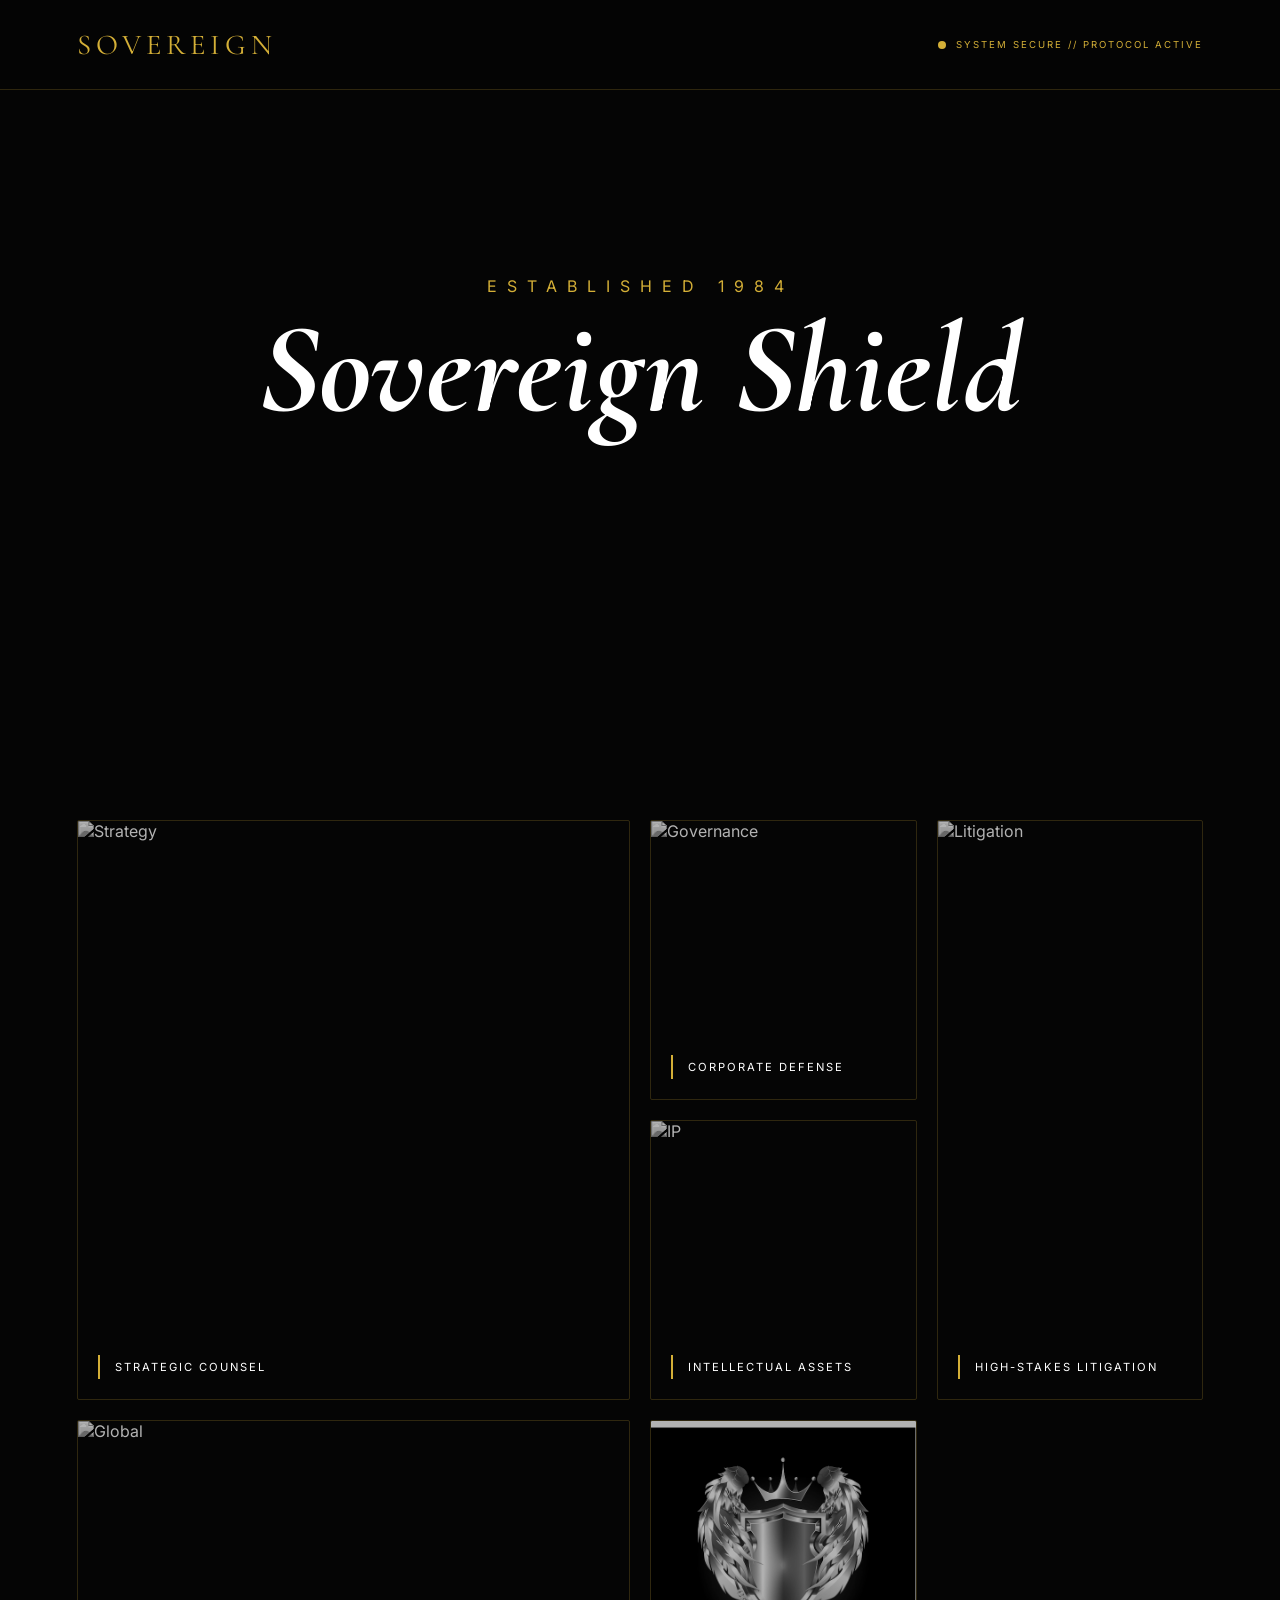
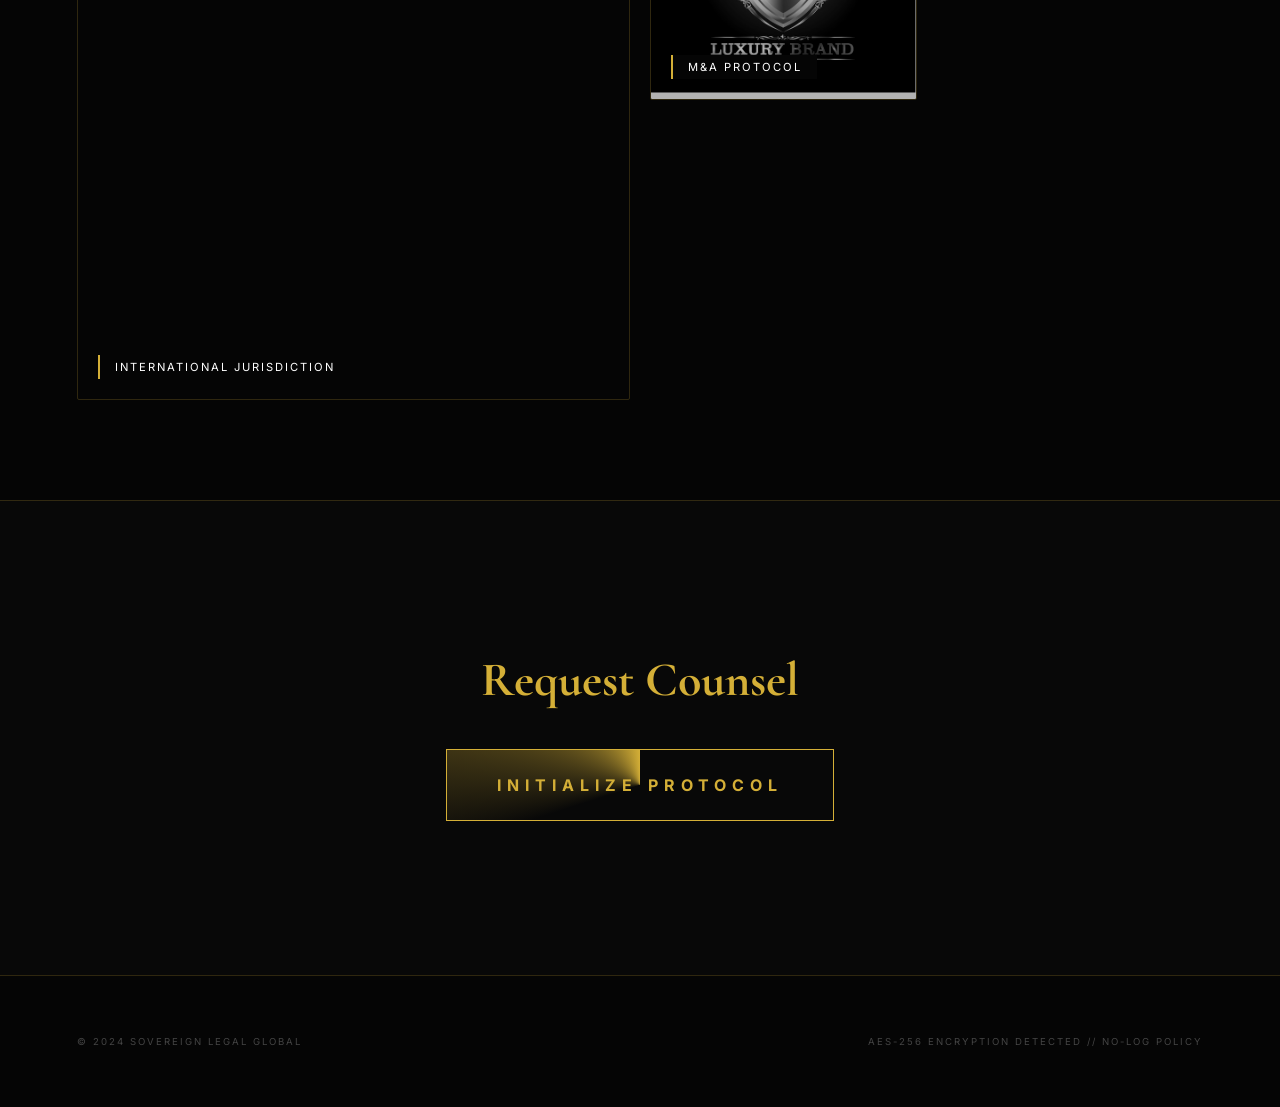
==== Law.html @ 1576fdc1 "Add files via upload" ====
<!DOCTYPE html>
<html lang="en">
<head>
    <meta charset="UTF-8">
    <meta name="viewport" content="width=device-width, initial-scale=1.0">
    <title>SOVEREIGN | Global Corporate Shield</title>
    
    <!-- Ultra-Elite Typography -->
    <link href="https://fonts.googleapis.com/css2?family=Cormorant+Garamond:ital,wght@0,600;1,600&family=Inter:wght@200;400;700&display=swap" rel="stylesheet">

    <style>
        /* --- ARCHITECTURAL CSS ENGINE (NO JS) --- */
        @property --btn-angle {
            syntax: "<angle>";
            initial-value: 0deg;
            inherits: false;
        }

        :root {
            --gold: #d4af37;
            --gold-glow: rgba(212, 175, 55, 0.3);
            --obsidian: #050505;
            --slate: #0f172a;
            --glass: rgba(255, 255, 255, 0.02);
            --border: rgba(212, 175, 55, 0.2);
            --transition: all 0.7s cubic-bezier(0.19, 1, 0.22, 1);
        }

        * { margin: 0; padding: 0; box-sizing: border-box; cursor: crosshair; }
        
        html { 
            scroll-behavior: smooth; 
            background: var(--obsidian);
            color: #fff;
            font-family: 'Inter', sans-serif;
            overflow-x: hidden;
        }

        /* --- NAVIGATION --- */
        nav {
            position: fixed; top: 0; width: 100%; height: 90px;
            display: flex; justify-content: space-between; align-items: center;
            padding: 0 6%; z-index: 1000;
            background: rgba(5, 5, 5, 0.9);
            backdrop-filter: blur(20px);
            border-bottom: 1px solid var(--border);
        }

        .logo {
            font-family: 'Cormorant Garamond', serif;
            font-size: 1.8rem; letter-spacing: 5px;
            color: var(--gold); text-transform: uppercase;
        }

        .status-pulse {
            display: flex; align-items: center; gap: 10px;
            font-size: 0.6rem; letter-spacing: 2px; color: var(--gold);
        }

        .pulse {
            width: 8px; height: 8px; background: var(--gold);
            border-radius: 50%; animation: pulse 2s infinite;
        }

        @keyframes pulse {
            0% { box-shadow: 0 0 0 0 rgba(212, 175, 55, 0.7); }
            70% { box-shadow: 0 0 0 10px rgba(212, 175, 55, 0); }
            100% { box-shadow: 0 0 0 0 rgba(212, 175, 55, 0); }
        }

        /* --- HERO --- */
        .hero {
            height: 80vh; display: flex; align-items: center; justify-content: center;
            position: relative; overflow: hidden;
            background: linear-gradient(to bottom, transparent, var(--obsidian)),
                        url('https://images.unsplash.com/photo-1486406146926-c627a92ad1ab?auto=format&fit=crop&w=1920&q=80');
            background-size: cover; background-position: center;
        }

        .hero-content { text-align: center; z-index: 10; }
        .hero-content h1 {
            font-family: 'Cormorant Garamond', serif;
            font-size: clamp(3rem, 10vw, 8rem);
            line-height: 0.85; margin-bottom: 20px; font-style: italic;
        }

        /* --- BENTO-GRID --- */
        .bento-grid {
            padding: 100px 6%;
            display: grid;
            grid-template-columns: repeat(4, 1fr);
            grid-auto-rows: 280px;
            gap: 20px;
            max-width: 1400px; margin: 0 auto;
        }

        .bento-card {
            position: relative; border-radius: 2px;
            overflow: hidden; border: 1px solid var(--border);
            transition: var(--transition);
        }

        .bento-card img {
            width: 100%; height: 100%; object-fit: cover;
            filter: contrast(1.1) brightness(0.7) grayscale(1);
            transition: var(--transition);
        }

        .bento-card:hover {
            border-color: var(--gold);
            box-shadow: 0 0 30px var(--gold-glow);
            transform: scale(0.98);
        }

        .bento-card:hover img { filter: grayscale(0) brightness(1); transform: scale(1.1); }

        .card-large { grid-column: span 2; grid-row: span 2; }
        .card-tall { grid-row: span 2; }

        .card-label {
            position: absolute; bottom: 20px; left: 20px;
            background: var(--obsidian); padding: 5px 15px;
            border-left: 2px solid var(--gold);
            font-size: 0.7rem; letter-spacing: 2px; text-transform: uppercase;
        }

        /* --- FIXED PROTOCOL BUTTON & TERMINAL LOGIC --- */
        .protocol-section {
            padding: 150px 6%;
            text-align: center;
            background: #080808;
            border-top: 1px solid var(--border);
        }

        .terminal-box {
            max-width: 500px;
            margin: 0 auto;
            position: relative;
        }

        /* The Secret Trigger */
        #protocol-switch { display: none; }

        .initialize-btn {
            display: inline-block;
            padding: 25px 50px;
            background: transparent;
            border: 1px solid var(--gold);
            color: var(--gold);
            font-family: 'Inter', sans-serif;
            font-weight: 700;
            letter-spacing: 6px;
            text-transform: uppercase;
            cursor: pointer;
            position: relative;
            transition: var(--transition);
            overflow: hidden;
            z-index: 5;
        }

        /* Animated Border Effect */
        .initialize-btn::before {
            content: "";
            position: absolute;
            inset: -2px;
            background: conic-gradient(from var(--btn-angle), transparent 70%, var(--gold));
            z-index: -1;
            animation: rotate-gold 3s linear infinite;
        }

        @keyframes rotate-gold {
            to { --btn-angle: 360deg; }
        }

        /* The Reveal Animation */
        .secure-data {
            max-height: 0;
            opacity: 0;
            overflow: hidden;
            transition: all 1s cubic-bezier(0.19, 1, 0.22, 1);
            background: rgba(255, 255, 255, 0.02);
            margin-top: 0;
            border: 0 solid var(--border);
            text-align: left;
        }

        /* WHEN CHECKED - THE MAGIC HAPPENS */
        #protocol-switch:checked ~ .secure-data {
            max-height: 500px;
            opacity: 1;
            margin-top: 30px;
            padding: 30px;
            border: 1px solid var(--border);
        }

        #protocol-switch:checked ~ .initialize-btn {
            background: var(--gold);
            color: var(--obsidian);
            letter-spacing: 10px;
            pointer-events: none; /* Button locks after activation */
        }

        /* Typewriter text for terminal */
        .terminal-text {
            font-family: monospace;
            color: var(--gold);
            font-size: 0.85rem;
            margin-bottom: 10px;
            white-space: nowrap;
            overflow: hidden;
            width: 0;
        }

        #protocol-switch:checked ~ .secure-data .terminal-text {
            animation: type 2s steps(40) forwards;
        }

        #protocol-switch:checked ~ .secure-data .terminal-text:nth-child(2) { animation-delay: 1s; }
        #protocol-switch:checked ~ .secure-data .terminal-text:nth-child(3) { animation-delay: 2s; }

        @keyframes type {
            from { width: 0; }
            to { width: 100%; }
        }

        .access-link {
            display: inline-block;
            margin-top: 20px;
            padding: 15px 30px;
            background: #fff;
            color: #000;
            text-decoration: none;
            font-weight: 900;
            text-transform: uppercase;
            letter-spacing: 2px;
            opacity: 0;
            transform: translateY(10px);
            transition: 0.5s ease;
            transition-delay: 3s; /* Appears after typing finishes */
        }

        #protocol-switch:checked ~ .secure-data .access-link {
            opacity: 1;
            transform: translateY(0);
        }

        /* --- FOOTER --- */
        footer {
            padding: 60px 6%;
            border-top: 1px solid var(--border);
            display: flex; justify-content: space-between;
            font-size: 0.6rem; letter-spacing: 2px; color: #444;
        }

        /* --- MOBILE FITTING --- */
        @media (max-width: 1024px) {
            .bento-grid { grid-template-columns: repeat(2, 1fr); }
            .card-large { grid-column: span 2; }
        }

        @media (max-width: 600px) {
            .bento-grid { grid-template-columns: 1fr; grid-auto-rows: 250px; }
            .card-large, .card-tall { grid-column: span 1; grid-row: span 1; }
            .hero-content h1 { font-size: 3.5rem; }
            .initialize-btn { width: 100%; font-size: 0.8rem; }
        }
    </style>
</head>
<body>

    <nav>
        <div class="logo">Sovereign</div>
        <div class="status-pulse">
            <div class="pulse"></div>
            SYSTEM SECURE // PROTOCOL ACTIVE
        </div>
    </nav>

    <section class="hero">
        <div class="hero-content">
            <p style="letter-spacing: 10px; color: var(--gold); margin-bottom: 20px;">ESTABLISHED 1984</p>
            <h1>Sovereign <i>Shield</i></h1>
        </div>
    </section>

    <section class="bento-grid">
        <div class="bento-card card-large">
            <img src="https://images.unsplash.com/photo-1507679799987-c73779587ccf?auto=format&fit=crop&w=1200&q=80" alt="Strategy">
            <div class="card-label">Strategic Counsel</div>
        </div>
        <div class="bento-card">
            <img src="https://images.unsplash.com/photo-1497366216548-37526070297c?auto=format&fit=crop&w=800&q=80" alt="Governance">
            <div class="card-label">Corporate Defense</div>
        </div>
        <div class="bento-card card-tall">
            <img src="https://images.unsplash.com/photo-1589829545856-d10d557cf95f?auto=format&fit=crop&w=800&q=80" alt="Litigation">
            <div class="card-label">High-Stakes Litigation</div>
        </div>
        <div class="bento-card">
            <img src="https://images.unsplash.com/photo-1510074377623-8cf13fb86c08?auto=format&fit=crop&w=800&q=80" alt="IP">
            <div class="card-label">Intellectual Assets</div>
        </div>
        <div class="bento-card card-large">
            <img src="https://images.unsplash.com/photo-1477959858617-67f85cf4f1df?auto=format&fit=crop&w=1200&q=80" alt="Global">
            <div class="card-label">International Jurisdiction</div>
        </div>
   
           <!-- Photo 6: Execution -->
        <div class="bento-card">
            <img src="Law.jpg" alt="Signature">
            <div class="card-label">M&A Protocol</div>
        </div>
   
    </section>

    <!-- FIXED PROTOCOL SECTION -->
    <section class="protocol-section">
        <div class="terminal-box">
            <h2 style="font-family: 'Cormorant Garamond', serif; font-size: 3rem; color: var(--gold); margin-bottom: 40px;">Request Counsel</h2>
            
            <!-- THE STATE MACHINE -->
            <input type="checkbox" id="protocol-switch">
            
            <label for="protocol-switch" class="initialize-btn">
                Initialize Protocol
            </label>

            <div class="secure-data">
                <div class="terminal-text">VERIFYING_CREDENTIALS... DONE</div>
                <div class="terminal-text">DECRYPTING_SECURE_NODE... ACCESS GRANTED</div>
                <div class="terminal-text">ESTABLISHING_SWISS_UPLINK... ENCRYPTED</div>
                
                <p style="font-size: 0.8rem; color: #888; margin-top: 15px;">
                    Authentication Successful. Private communication line open.
                </p>
                
                <a href="https://proton.me/mail" target="_blank" class="access-link">
                    Open Secure Uplink
                </a>
            </div>
        </div>
    </section>

    <footer>
        <div>&copy; 2024 SOVEREIGN LEGAL GLOBAL</div>
        <div>AES-256 ENCRYPTION DETECTED // NO-LOG POLICY</div>
    </footer>

</body>
</html>
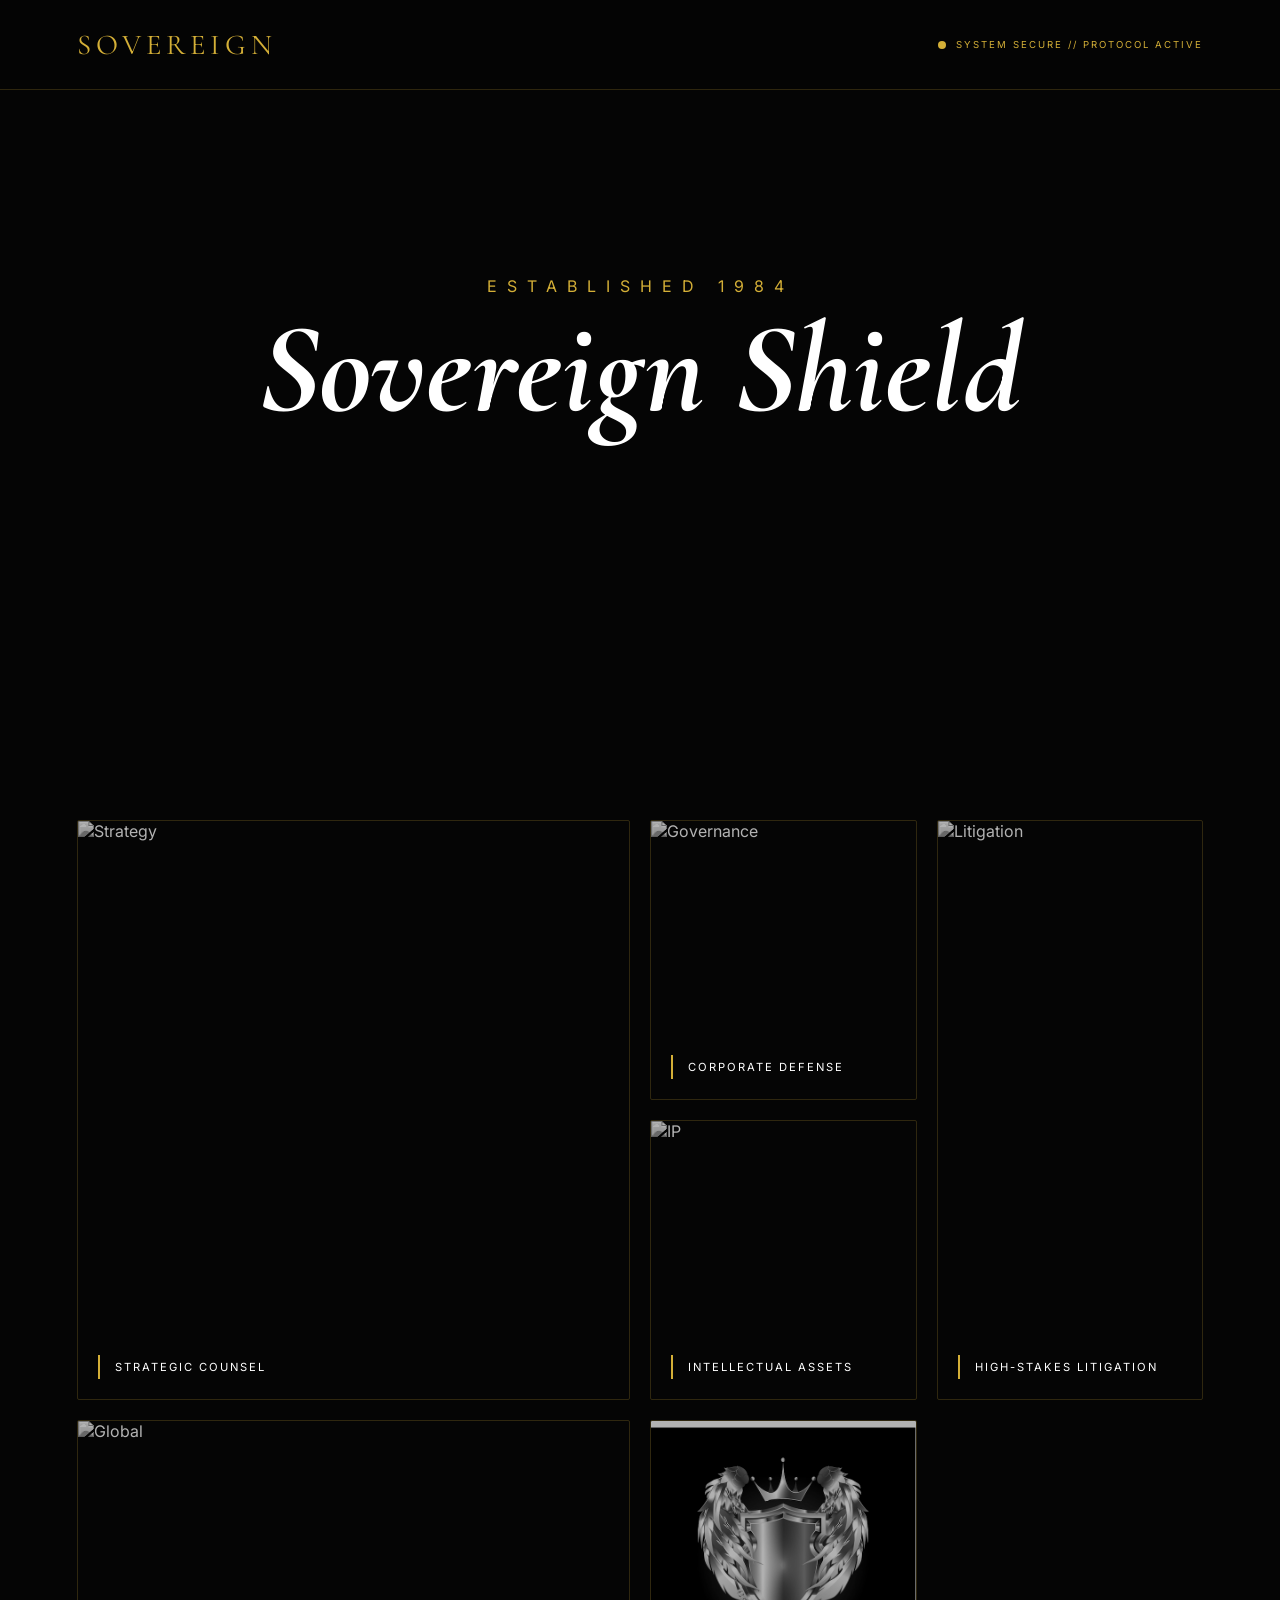
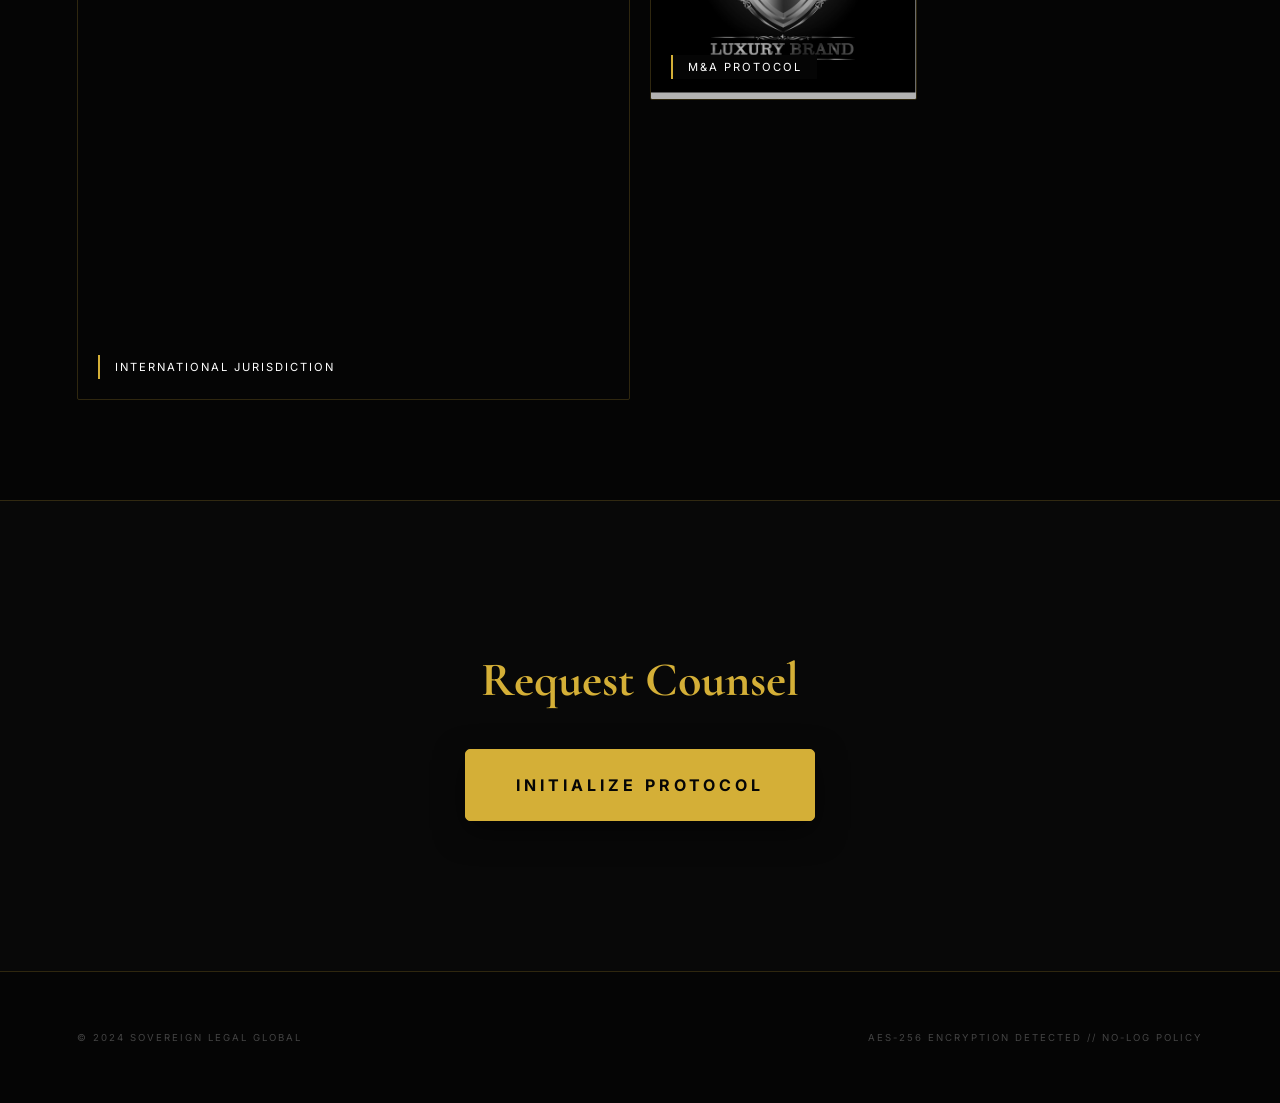
==== commit e2c7aeb9: "Add files via upload" ====
--- a/Law.html
+++ b/Law.html
@@ -10,15 +10,9 @@
 
     <style>
         /* --- ARCHITECTURAL CSS ENGINE (NO JS) --- */
-        @property --btn-angle {
-            syntax: "<angle>";
-            initial-value: 0deg;
-            inherits: false;
-        }
-
         :root {
             --gold: #d4af37;
-            --gold-glow: rgba(212, 175, 55, 0.3);
+            --gold-glow: rgba(212, 175, 55, 0.4);
             --obsidian: #050505;
             --slate: #0f172a;
             --glass: rgba(255, 255, 255, 0.02);
@@ -124,7 +118,7 @@
             font-size: 0.7rem; letter-spacing: 2px; text-transform: uppercase;
         }
 
-        /* --- FIXED PROTOCOL BUTTON & TERMINAL LOGIC --- */
+        /* --- UPDATED PROTOCOL BUTTON --- */
         .protocol-section {
             padding: 150px 6%;
             text-align: center;
@@ -138,38 +132,30 @@
             position: relative;
         }
 
-        /* The Secret Trigger */
         #protocol-switch { display: none; }
 
         .initialize-btn {
             display: inline-block;
             padding: 25px 50px;
-            background: transparent;
+            background: var(--gold); /* Changed to Solid Gold */
             border: 1px solid var(--gold);
-            color: var(--gold);
+            color: var(--obsidian); /* Dark text for contrast */
             font-family: 'Inter', sans-serif;
             font-weight: 700;
-            letter-spacing: 6px;
+            letter-spacing: 4px;
             text-transform: uppercase;
             cursor: pointer;
             position: relative;
             transition: var(--transition);
-            overflow: hidden;
             z-index: 5;
-        }
-
-        /* Animated Border Effect */
-        .initialize-btn::before {
-            content: "";
-            position: absolute;
-            inset: -2px;
-            background: conic-gradient(from var(--btn-angle), transparent 70%, var(--gold));
-            z-index: -1;
-            animation: rotate-gold 3s linear infinite;
-        }
-
-        @keyframes rotate-gold {
-            to { --btn-angle: 360deg; }
+            box-shadow: 0 10px 30px rgba(0,0,0,0.5);
+        }
+
+        .initialize-btn:hover {
+            background: #e5c158; /* Lighter gold on hover */
+            box-shadow: 0 0 40px var(--gold-glow);
+            transform: translateY(-3px);
+            letter-spacing: 6px;
         }
 
         /* The Reveal Animation */
@@ -184,7 +170,7 @@
             text-align: left;
         }
 
-        /* WHEN CHECKED - THE MAGIC HAPPENS */
+        /* WHEN CHECKED */
         #protocol-switch:checked ~ .secure-data {
             max-height: 500px;
             opacity: 1;
@@ -194,13 +180,15 @@
         }
 
         #protocol-switch:checked ~ .initialize-btn {
-            background: var(--gold);
-            color: var(--obsidian);
-            letter-spacing: 10px;
-            pointer-events: none; /* Button locks after activation */
-        }
-
-        /* Typewriter text for terminal */
+            background: transparent;
+            color: var(--gold);
+            border: 1px solid var(--border);
+            pointer-events: none;
+            box-shadow: none;
+            transform: scale(0.95);
+        }
+
+        /* Typewriter text */
         .terminal-text {
             font-family: monospace;
             color: var(--gold);
@@ -236,7 +224,7 @@
             opacity: 0;
             transform: translateY(10px);
             transition: 0.5s ease;
-            transition-delay: 3s; /* Appears after typing finishes */
+            transition-delay: 3s;
         }
 
         #protocol-switch:checked ~ .secure-data .access-link {
@@ -252,7 +240,7 @@
             font-size: 0.6rem; letter-spacing: 2px; color: #444;
         }
 
-        /* --- MOBILE FITTING --- */
+        /* --- MOBILE --- */
         @media (max-width: 1024px) {
             .bento-grid { grid-template-columns: repeat(2, 1fr); }
             .card-large { grid-column: span 2; }
@@ -304,24 +292,19 @@
             <img src="https://images.unsplash.com/photo-1477959858617-67f85cf4f1df?auto=format&fit=crop&w=1200&q=80" alt="Global">
             <div class="card-label">International Jurisdiction</div>
         </div>
-   
-           <!-- Photo 6: Execution -->
         <div class="bento-card">
             <img src="Law.jpg" alt="Signature">
             <div class="card-label">M&A Protocol</div>
         </div>
-   
     </section>
 
-    <!-- FIXED PROTOCOL SECTION -->
     <section class="protocol-section">
         <div class="terminal-box">
             <h2 style="font-family: 'Cormorant Garamond', serif; font-size: 3rem; color: var(--gold); margin-bottom: 40px;">Request Counsel</h2>
             
-            <!-- THE STATE MACHINE -->
             <input type="checkbox" id="protocol-switch">
             
-            <label for="protocol-switch" class="initialize-btn">
+            <label for="protocol-switch" class="initialize-btn" style="border-radius:5px">
                 Initialize Protocol
             </label>
 
@@ -347,4 +330,5 @@
     </footer>
 
 </body>
-</html>+</html>
+
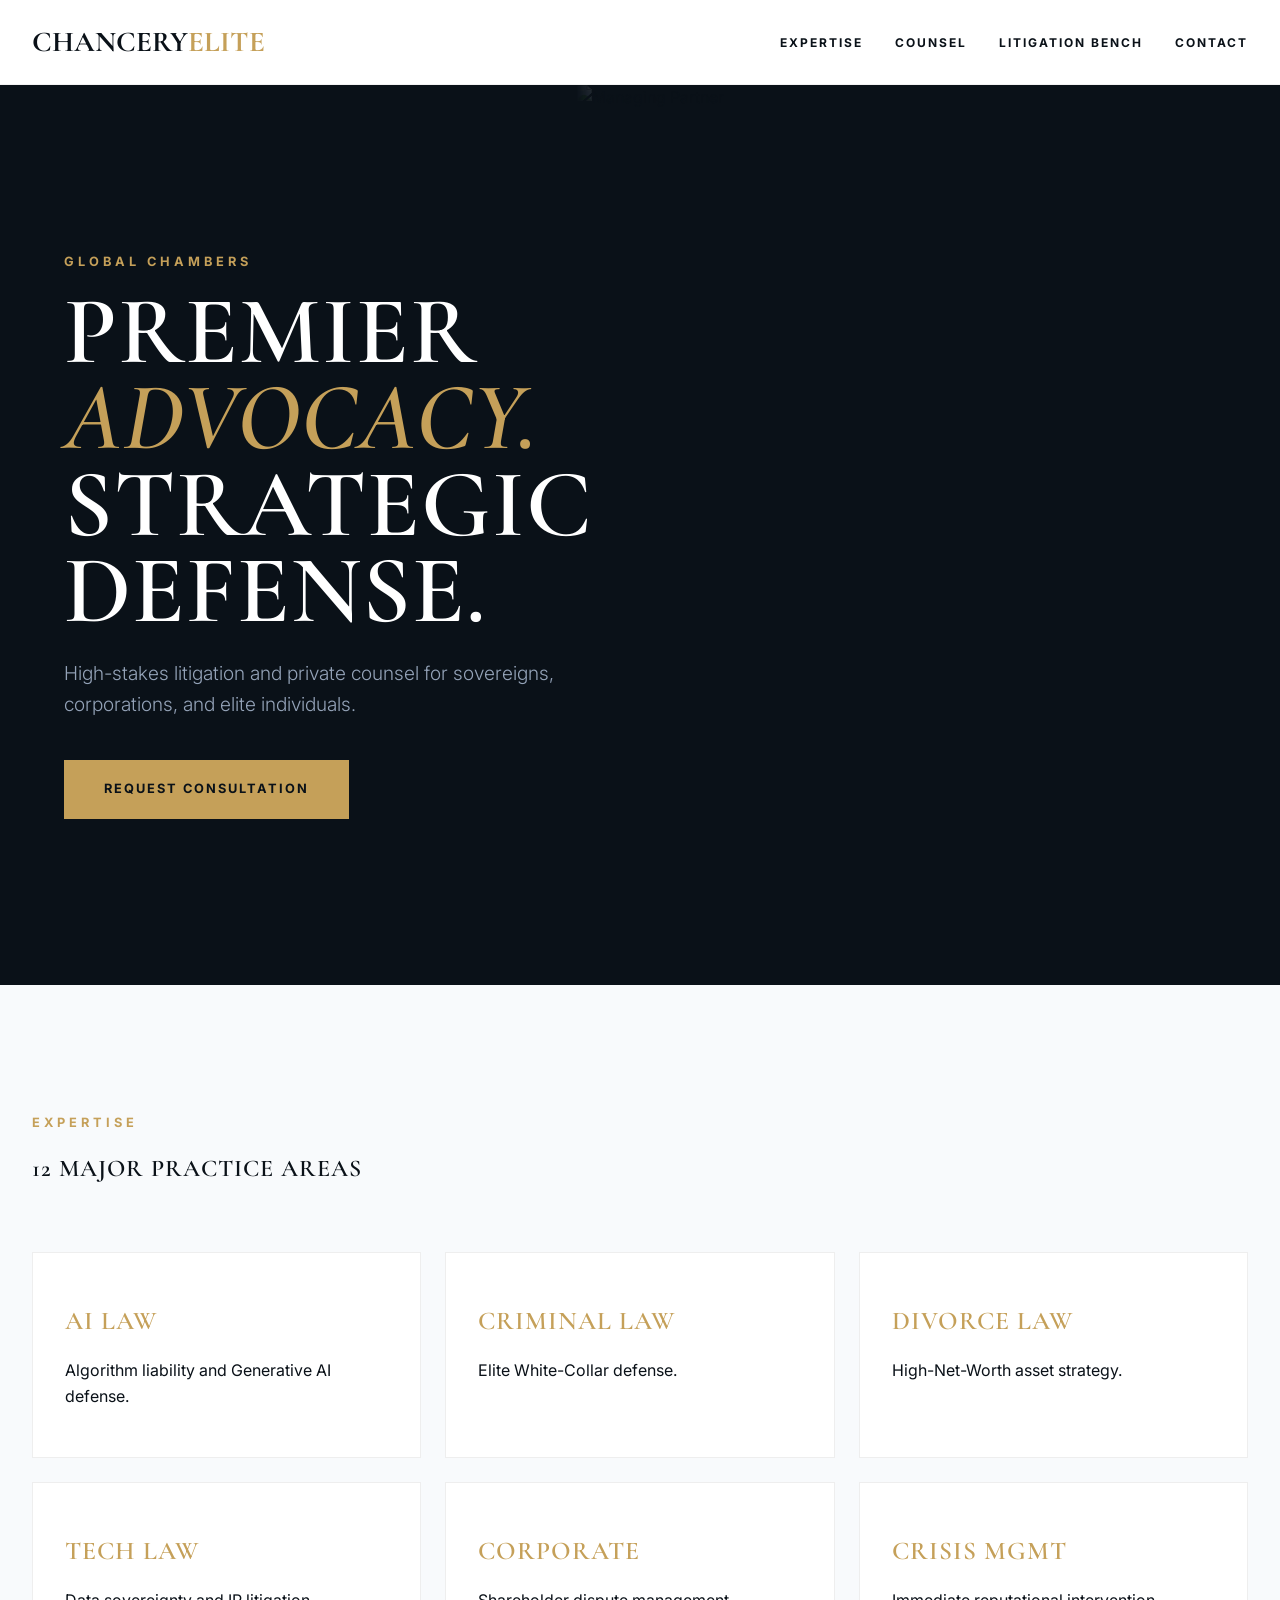
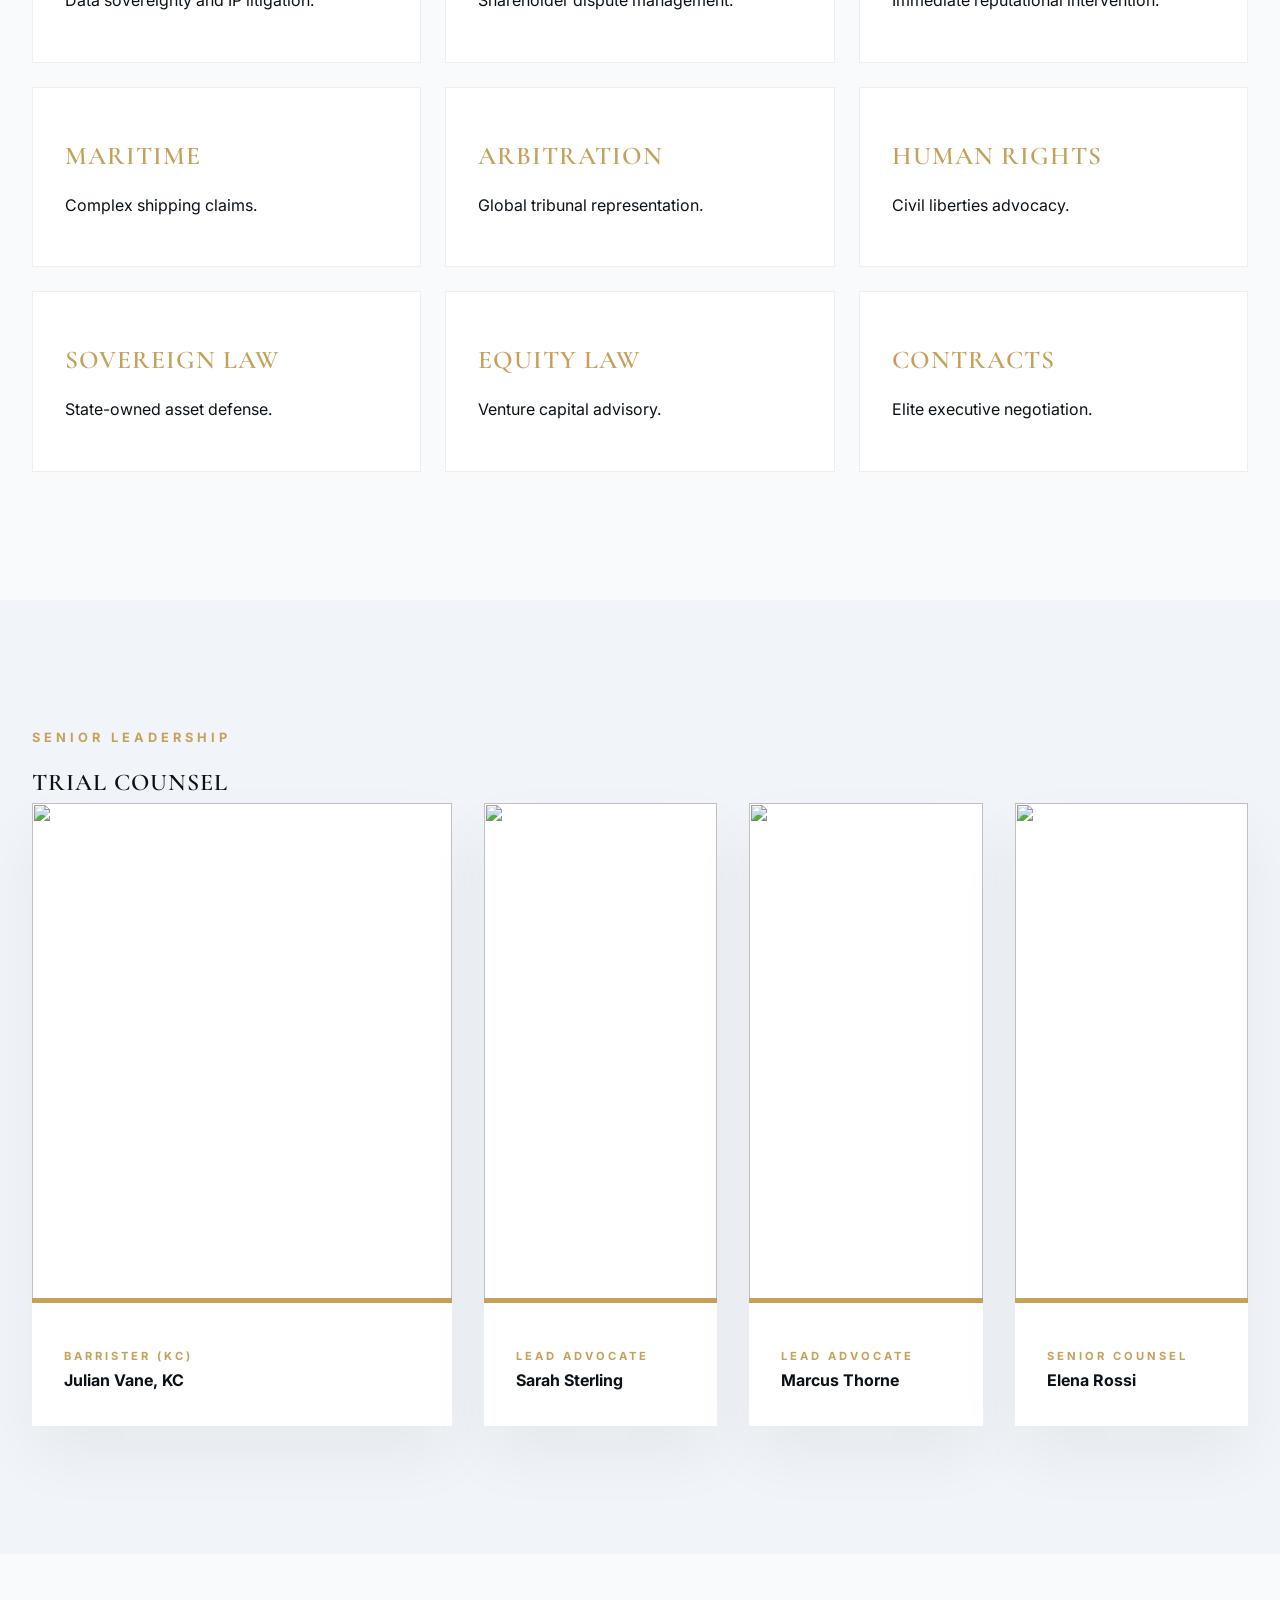
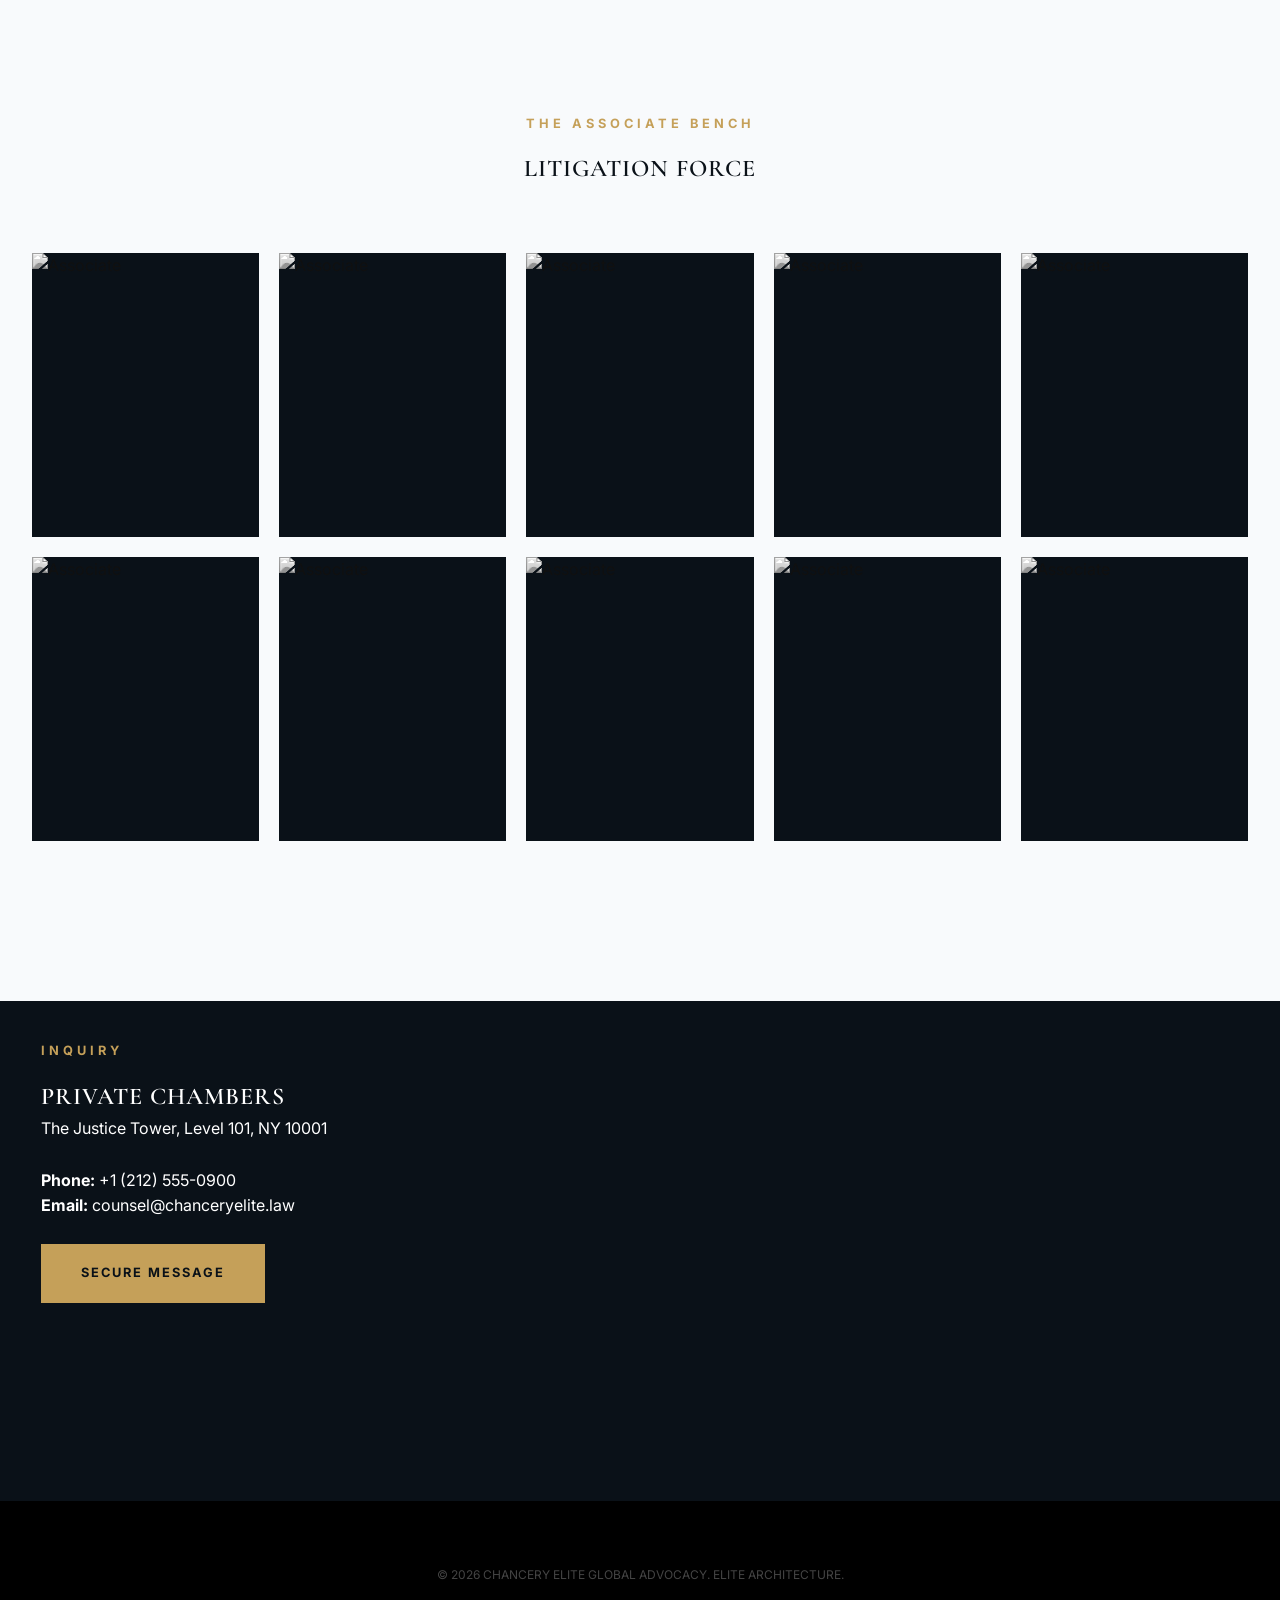
==== commit 0a4dcf03: "Add files via upload" ====
--- a/Law.html
+++ b/Law.html
@@ -2,333 +2,350 @@
 <html lang="en">
 <head>
     <meta charset="UTF-8">
-    <meta name="viewport" content="width=device-width, initial-scale=1.0">
-    <title>SOVEREIGN | Global Corporate Shield</title>
+    <meta name="viewport" content="width=device-width, initial-scale=1.0, viewport-fit=cover">
+    <title>CHANCERY ELITE | Global Advocacy & Private Counsel</title>
+    <!-- Premium Google Fonts -->
+    <link href="https://fonts.googleapis.com/css2?family=Cormorant+Garamond:wght@600;700&family=Inter:wght@300;400;600&display=swap" rel="stylesheet">
     
-    <!-- Ultra-Elite Typography -->
-    <link href="https://fonts.googleapis.com/css2?family=Cormorant+Garamond:ital,wght@0,600;1,600&family=Inter:wght@200;400;700&display=swap" rel="stylesheet">
-
     <style>
-        /* --- ARCHITECTURAL CSS ENGINE (NO JS) --- */
         :root {
-            --gold: #d4af37;
-            --gold-glow: rgba(212, 175, 55, 0.4);
-            --obsidian: #050505;
-            --slate: #0f172a;
-            --glass: rgba(255, 255, 255, 0.02);
-            --border: rgba(212, 175, 55, 0.2);
-            --transition: all 0.7s cubic-bezier(0.19, 1, 0.22, 1);
-        }
-
-        * { margin: 0; padding: 0; box-sizing: border-box; cursor: crosshair; }
-        
-        html { 
-            scroll-behavior: smooth; 
-            background: var(--obsidian);
-            color: #fff;
-            font-family: 'Inter', sans-serif;
-            overflow-x: hidden;
-        }
-
-        /* --- NAVIGATION --- */
-        nav {
-            position: fixed; top: 0; width: 100%; height: 90px;
-            display: flex; justify-content: space-between; align-items: center;
-            padding: 0 6%; z-index: 1000;
-            background: rgba(5, 5, 5, 0.9);
-            backdrop-filter: blur(20px);
-            border-bottom: 1px solid var(--border);
-        }
-
-        .logo {
-            font-family: 'Cormorant Garamond', serif;
-            font-size: 1.8rem; letter-spacing: 5px;
-            color: var(--gold); text-transform: uppercase;
-        }
-
-        .status-pulse {
-            display: flex; align-items: center; gap: 10px;
-            font-size: 0.6rem; letter-spacing: 2px; color: var(--gold);
-        }
-
-        .pulse {
-            width: 8px; height: 8px; background: var(--gold);
-            border-radius: 50%; animation: pulse 2s infinite;
-        }
-
-        @keyframes pulse {
-            0% { box-shadow: 0 0 0 0 rgba(212, 175, 55, 0.7); }
-            70% { box-shadow: 0 0 0 10px rgba(212, 175, 55, 0); }
-            100% { box-shadow: 0 0 0 0 rgba(212, 175, 55, 0); }
-        }
+            --gold: #c5a059;
+            --gold-alpha: rgba(197, 160, 89, 0.94); /* Richer Gold Overlay */
+            --navy: #0a1118;
+            --white: #ffffff;
+            --bg-light: #f8fafc;
+            --font-serif: 'Cormorant Garamond', serif;
+            --font-sans: 'Inter', sans-serif;
+            --transition: all 0.6s cubic-bezier(0.19, 1, 0.22, 1);
+        }
+
+        * { margin: 0; padding: 0; box-sizing: border-box; }
+        html { scroll-behavior: smooth; -webkit-text-size-adjust: 100%; }
+        body { font-family: var(--font-sans); background: var(--bg-light); color: var(--navy); line-height: 1.6; overflow-x: hidden; }
+
+        h1, h2, h3 { font-family: var(--font-serif); font-weight: 600; text-transform: uppercase; letter-spacing: 1px; }
+
+        /* --- STICKY NAVIGATION --- */
+        nav { position: sticky; top: 0; width: 100%; z-index: 1000; background: rgba(255,255,255,0.98); backdrop-filter: blur(20px); border-bottom: 1px solid rgba(0,0,0,0.05); }
+        .nav-inner { max-width: 1600px; margin: 0 auto; display: flex; justify-content: space-between; align-items: center; padding: 1.2rem 2rem; }
+        .logo { font-family: var(--font-serif); font-size: 1.8rem; font-weight: 700; color: var(--navy); text-decoration: none; }
+        .logo span { color: var(--gold); }
+
+        #menu-toggle { display: none; }
+        .menu-btn { display: none; cursor: pointer; font-size: 1.5rem; }
+        .nav-links { display: flex; list-style: none; gap: 2rem; }
+        .nav-links a { text-decoration: none; color: var(--navy); font-size: 0.75rem; font-weight: 700; text-transform: uppercase; letter-spacing: 2px; }
 
         /* --- HERO --- */
-        .hero {
-            height: 80vh; display: flex; align-items: center; justify-content: center;
-            position: relative; overflow: hidden;
-            background: linear-gradient(to bottom, transparent, var(--obsidian)),
-                        url('https://images.unsplash.com/photo-1486406146926-c627a92ad1ab?auto=format&fit=crop&w=1920&q=80');
-            background-size: cover; background-position: center;
-        }
-
-        .hero-content { text-align: center; z-index: 10; }
-        .hero-content h1 {
-            font-family: 'Cormorant Garamond', serif;
-            font-size: clamp(3rem, 10vw, 8rem);
-            line-height: 0.85; margin-bottom: 20px; font-style: italic;
-        }
-
-        /* --- BENTO-GRID --- */
-        .bento-grid {
-            padding: 100px 6%;
-            display: grid;
-            grid-template-columns: repeat(4, 1fr);
-            grid-auto-rows: 280px;
-            gap: 20px;
-            max-width: 1400px; margin: 0 auto;
-        }
-
-        .bento-card {
-            position: relative; border-radius: 2px;
-            overflow: hidden; border: 1px solid var(--border);
+        .hero { 
+            position: relative; height: 100dvh; display: flex; align-items: center; 
+            background: var(--navy); overflow: hidden; 
+        }
+        .hero-img { 
+            position: absolute; right: 0; top: 0; width: 55%; height: 100%; 
+            object-fit: cover; object-position: center top; 
+            mask-image: linear-gradient(to left, black 80%, transparent 100%);
+            -webkit-mask-image: linear-gradient(to left, black 80%, transparent 100%);
+        }
+        .hero-content { position: relative; z-index: 10; padding-left: 5%; max-width: 850px; color: var(--white); }
+        .hero-content h1 { font-size: clamp(2.5rem, 8vw, 6rem); line-height: 0.9; margin-bottom: 1.5rem; }
+        .hero-content h1 span { color: var(--gold); font-style: italic; }
+        .hero-content p { font-size: 1.2rem; color: #94a3b8; max-width: 500px; margin-bottom: 2.5rem; font-weight: 300; }
+
+        /* --- EXPERTISE GRID --- */
+        .section-padding { padding: 8rem 2rem; max-width: 1600px; margin: 0 auto; }
+        .tag { color: var(--gold); font-weight: 700; text-transform: uppercase; letter-spacing: 4px; font-size: 0.8rem; display: block; margin-bottom: 1rem; }
+        .expertise-grid { 
+            display: grid; 
+            grid-template-columns: repeat(auto-fill, minmax(300px, 1fr)); 
+            gap: 1.5rem; margin-top: 4rem; 
+        }
+        .law-card { background: var(--white); padding: 3rem 2rem; border: 1px solid #eee; transition: var(--transition); }
+        .law-card:hover { border-color: var(--gold); background: var(--navy); color: var(--white); transform: translateY(-10px); }
+        .law-card h3 { font-size: 1.6rem; margin-bottom: 1rem; color: var(--gold); }
+
+        /* --- ELITE HIERARCHY --- */
+        .hierarchy { background: #f1f5f9; padding: 8rem 2rem; }
+        .h-grid { display: grid; grid-template-columns: 1.8fr 1fr 1fr 1fr; gap: 2rem; max-width: 1600px; margin: 0 auto; }
+        .profile { background: var(--white); box-shadow: 0 30px 60px rgba(0,0,0,0.05); }
+        .profile img { width: 100%; height: 500px; object-fit: cover; border-bottom: 5px solid var(--gold); }
+        .profile-info { padding: 2rem; }
+        .profile-info span { color: var(--gold); font-weight: 700; font-size: 0.7rem; text-transform: uppercase; letter-spacing: 3px; }
+
+        /* --- THE ADVANCED ASSOCIATE BENCH (5 COL DESKTOP / 2 COL MOBILE) --- */
+        .bench-section { padding: 10rem 2rem; max-width: 1600px; margin: 0 auto; }
+        .bench-grid { 
+            display: grid; 
+            grid-template-columns: repeat(5, 1fr); /* Desktop Default: 5 Cols */
+            gap: 20px; 
+            margin-top: 4rem; 
+        }
+
+        .associate-box { 
+            position: relative; 
+            overflow: hidden; 
+            background: var(--navy);
+            aspect-ratio: 4/5; 
+        }
+
+        .associate-box img { 
+            width: 100%; 
+            height: 100%; 
+            object-fit: cover; 
+            filter: grayscale(100%);
             transition: var(--transition);
-        }
-
-        .bento-card img {
-            width: 100%; height: 100%; object-fit: cover;
-            filter: contrast(1.1) brightness(0.7) grayscale(1);
+            display: block;
+        }
+
+        .associate-overlay { 
+            position: absolute; 
+            top: 0; left: 0; width: 100%; height: 100%; 
+            background: var(--gold-alpha); 
+            display: flex; flex-direction: column; justify-content: center; align-items: center; 
+            text-align: center; padding: 25px;
+            opacity: 0; 
             transition: var(--transition);
-        }
-
-        .bento-card:hover {
-            border-color: var(--gold);
-            box-shadow: 0 0 30px var(--gold-glow);
-            transform: scale(0.98);
-        }
-
-        .bento-card:hover img { filter: grayscale(0) brightness(1); transform: scale(1.1); }
-
-        .card-large { grid-column: span 2; grid-row: span 2; }
-        .card-tall { grid-row: span 2; }
-
-        .card-label {
-            position: absolute; bottom: 20px; left: 20px;
-            background: var(--obsidian); padding: 5px 15px;
-            border-left: 2px solid var(--gold);
-            font-size: 0.7rem; letter-spacing: 2px; text-transform: uppercase;
-        }
-
-        /* --- UPDATED PROTOCOL BUTTON --- */
-        .protocol-section {
-            padding: 150px 6%;
-            text-align: center;
-            background: #080808;
-            border-top: 1px solid var(--border);
-        }
-
-        .terminal-box {
-            max-width: 500px;
-            margin: 0 auto;
-            position: relative;
-        }
-
-        #protocol-switch { display: none; }
-
-        .initialize-btn {
-            display: inline-block;
-            padding: 25px 50px;
-            background: var(--gold); /* Changed to Solid Gold */
-            border: 1px solid var(--gold);
-            color: var(--obsidian); /* Dark text for contrast */
-            font-family: 'Inter', sans-serif;
-            font-weight: 700;
-            letter-spacing: 4px;
-            text-transform: uppercase;
-            cursor: pointer;
-            position: relative;
+            z-index: 2;
+        }
+
+        .associate-overlay h5, .associate-overlay .label, .associate-overlay p {
+            color: var(--navy);
+            transform: translateY(30px);
             transition: var(--transition);
-            z-index: 5;
-            box-shadow: 0 10px 30px rgba(0,0,0,0.5);
-        }
-
-        .initialize-btn:hover {
-            background: #e5c158; /* Lighter gold on hover */
-            box-shadow: 0 0 40px var(--gold-glow);
-            transform: translateY(-3px);
-            letter-spacing: 6px;
-        }
-
-        /* The Reveal Animation */
-        .secure-data {
-            max-height: 0;
-            opacity: 0;
-            overflow: hidden;
-            transition: all 1s cubic-bezier(0.19, 1, 0.22, 1);
-            background: rgba(255, 255, 255, 0.02);
-            margin-top: 0;
-            border: 0 solid var(--border);
-            text-align: left;
-        }
-
-        /* WHEN CHECKED */
-        #protocol-switch:checked ~ .secure-data {
-            max-height: 500px;
-            opacity: 1;
-            margin-top: 30px;
-            padding: 30px;
-            border: 1px solid var(--border);
-        }
-
-        #protocol-switch:checked ~ .initialize-btn {
-            background: transparent;
-            color: var(--gold);
-            border: 1px solid var(--border);
-            pointer-events: none;
-            box-shadow: none;
-            transform: scale(0.95);
-        }
-
-        /* Typewriter text */
-        .terminal-text {
-            font-family: monospace;
-            color: var(--gold);
-            font-size: 0.85rem;
-            margin-bottom: 10px;
-            white-space: nowrap;
-            overflow: hidden;
-            width: 0;
-        }
-
-        #protocol-switch:checked ~ .secure-data .terminal-text {
-            animation: type 2s steps(40) forwards;
-        }
-
-        #protocol-switch:checked ~ .secure-data .terminal-text:nth-child(2) { animation-delay: 1s; }
-        #protocol-switch:checked ~ .secure-data .terminal-text:nth-child(3) { animation-delay: 2s; }
-
-        @keyframes type {
-            from { width: 0; }
-            to { width: 100%; }
-        }
-
-        .access-link {
-            display: inline-block;
-            margin-top: 20px;
-            padding: 15px 30px;
-            background: #fff;
-            color: #000;
-            text-decoration: none;
-            font-weight: 900;
-            text-transform: uppercase;
-            letter-spacing: 2px;
-            opacity: 0;
-            transform: translateY(10px);
-            transition: 0.5s ease;
-            transition-delay: 3s;
-        }
-
-        #protocol-switch:checked ~ .secure-data .access-link {
-            opacity: 1;
-            transform: translateY(0);
-        }
-
-        /* --- FOOTER --- */
-        footer {
-            padding: 60px 6%;
-            border-top: 1px solid var(--border);
-            display: flex; justify-content: space-between;
-            font-size: 0.6rem; letter-spacing: 2px; color: #444;
-        }
-
-        /* --- MOBILE --- */
+        }
+
+        .associate-overlay h5 { font-family: var(--font-serif); font-size: clamp(1.1rem, 2vw, 1.5rem); font-weight: 700; margin: 10px 0; }
+        .associate-overlay .label { font-weight: 700; text-transform: uppercase; font-size: 0.7rem; letter-spacing: 2px; }
+        .associate-overlay p { font-size: 0.8rem; font-weight: 400; line-height: 1.4; }
+
+        /* HOVER INTERACTIONS */
+        .associate-box:hover img { transform: scale(1.1); filter: grayscale(0%); }
+        .associate-box:hover .associate-overlay { opacity: 1; }
+        .associate-box:hover .associate-overlay h5,
+        .associate-box:hover .associate-overlay .label,
+        .associate-box:hover .associate-overlay p { transform: translateY(0); }
+
+        /* --- CONTACT & MAP --- */
+        .contact-section { display: grid; grid-template-columns: 1fr 1.5fr; background: var(--navy); color: var(--white); }
+        .contact-details { padding: 8%; }
+        .map-box { min-height: 500px; filter: grayscale(1) invert(0.9) contrast(1.2); opacity: 0.7; }
+        iframe { width: 100%; height: 100%; border: none; }
+
+        /* --- ADVANCED MOBILE FITTING --- */
+        @media (max-width: 1100px) {
+            .h-grid { grid-template-columns: 1fr; }
+            .bench-grid { grid-template-columns: repeat(2, 1fr); } /* Forces 1fr 1fr for Tablet/Mobile */
+        }
+
         @media (max-width: 1024px) {
-            .bento-grid { grid-template-columns: repeat(2, 1fr); }
-            .card-large { grid-column: span 2; }
+            .hero { height: auto; min-height: 100dvh; flex-direction: column-reverse; }
+            .hero-img { width: 100%; height: 50dvh; position: relative; mask-image: none; }
+            .hero-content { padding: 4rem 2rem; text-align: center; max-width: 100%; }
+            
+            .menu-btn { display: block; }
+            .nav-links { 
+                position: absolute; top: 100%; left: 0; width: 100%; background: var(--white); 
+                flex-direction: column; padding: 2rem; display: none; text-align: center;
+            }
+            #menu-toggle:checked ~ .nav-links { display: flex; }
+            
+            .contact-section { grid-template-columns: 1fr; }
         }
 
         @media (max-width: 600px) {
-            .bento-grid { grid-template-columns: 1fr; grid-auto-rows: 250px; }
-            .card-large, .card-tall { grid-column: span 1; grid-row: span 1; }
-            .hero-content h1 { font-size: 3.5rem; }
-            .initialize-btn { width: 100%; font-size: 0.8rem; }
-        }
+            .bench-grid { 
+                grid-template-columns: 1fr 1fr; /* Strictly remains 1fr 1fr as requested */
+                gap: 10px; 
+            }
+            .associate-overlay { padding: 10px; }
+            .associate-overlay p { display: none; } /* Hide small text on tiny screens for better fit */
+        }
+
+        .btn-gold { display: inline-block; padding: 1.2rem 2.5rem; background: var(--gold); color: var(--navy); text-decoration: none; font-weight: 700; font-size: 0.8rem; text-transform: uppercase; letter-spacing: 2px; transition: var(--transition); }
+        .btn-gold:hover { background: var(--white); transform: translateY(-5px); }
     </style>
 </head>
 <body>
 
     <nav>
-        <div class="logo">Sovereign</div>
-        <div class="status-pulse">
-            <div class="pulse"></div>
-            SYSTEM SECURE // PROTOCOL ACTIVE
+        <div class="nav-inner">
+            <a href="#" class="logo">CHANCERY<span>ELITE</span></a>
+            <input type="checkbox" id="menu-toggle">
+            <label for="menu-toggle" class="menu-btn">☰</label>
+            <ul class="nav-links">
+                <li><a href="#expertise">Expertise</a></li>
+                <li><a href="#leadership">Counsel</a></li>
+                <li><a href="#bench">Litigation Bench</a></li>
+                <li><a href="#location">Contact</a></li>
+            </ul>
         </div>
     </nav>
 
+    <!-- HERO -->
     <section class="hero">
+        <img src="https://images.unsplash.com/photo-1560250097-0b93528c311a?auto=format&fit=crop&w=1400" alt="Managing Partner" class="hero-img">
         <div class="hero-content">
-            <p style="letter-spacing: 10px; color: var(--gold); margin-bottom: 20px;">ESTABLISHED 1984</p>
-            <h1>Sovereign <i>Shield</i></h1>
-        </div>
-    </section>
-
-    <section class="bento-grid">
-        <div class="bento-card card-large">
-            <img src="https://images.unsplash.com/photo-1507679799987-c73779587ccf?auto=format&fit=crop&w=1200&q=80" alt="Strategy">
-            <div class="card-label">Strategic Counsel</div>
-        </div>
-        <div class="bento-card">
-            <img src="https://images.unsplash.com/photo-1497366216548-37526070297c?auto=format&fit=crop&w=800&q=80" alt="Governance">
-            <div class="card-label">Corporate Defense</div>
-        </div>
-        <div class="bento-card card-tall">
-            <img src="https://images.unsplash.com/photo-1589829545856-d10d557cf95f?auto=format&fit=crop&w=800&q=80" alt="Litigation">
-            <div class="card-label">High-Stakes Litigation</div>
-        </div>
-        <div class="bento-card">
-            <img src="https://images.unsplash.com/photo-1510074377623-8cf13fb86c08?auto=format&fit=crop&w=800&q=80" alt="IP">
-            <div class="card-label">Intellectual Assets</div>
-        </div>
-        <div class="bento-card card-large">
-            <img src="https://images.unsplash.com/photo-1477959858617-67f85cf4f1df?auto=format&fit=crop&w=1200&q=80" alt="Global">
-            <div class="card-label">International Jurisdiction</div>
-        </div>
-        <div class="bento-card">
-            <img src="Law.jpg" alt="Signature">
-            <div class="card-label">M&A Protocol</div>
-        </div>
-    </section>
-
-    <section class="protocol-section">
-        <div class="terminal-box">
-            <h2 style="font-family: 'Cormorant Garamond', serif; font-size: 3rem; color: var(--gold); margin-bottom: 40px;">Request Counsel</h2>
-            
-            <input type="checkbox" id="protocol-switch">
-            
-            <label for="protocol-switch" class="initialize-btn" style="border-radius:5px">
-                Initialize Protocol
-            </label>
-
-            <div class="secure-data">
-                <div class="terminal-text">VERIFYING_CREDENTIALS... DONE</div>
-                <div class="terminal-text">DECRYPTING_SECURE_NODE... ACCESS GRANTED</div>
-                <div class="terminal-text">ESTABLISHING_SWISS_UPLINK... ENCRYPTED</div>
-                
-                <p style="font-size: 0.8rem; color: #888; margin-top: 15px;">
-                    Authentication Successful. Private communication line open.
-                </p>
-                
-                <a href="https://proton.me/mail" target="_blank" class="access-link">
-                    Open Secure Uplink
-                </a>
-            </div>
-        </div>
-    </section>
-
-    <footer>
-        <div>&copy; 2024 SOVEREIGN LEGAL GLOBAL</div>
-        <div>AES-256 ENCRYPTION DETECTED // NO-LOG POLICY</div>
+            <span class="tag" style="color: var(--gold);">Global Chambers</span>
+            <h1>Premier <span>Advocacy.</span> Strategic Defense.</h1>
+            <p>High-stakes litigation and private counsel for sovereigns, corporations, and elite individuals.</p>
+            <a href="#location" class="btn-gold">Request Consultation</a>
+        </div>
+    </section>
+
+    <!-- 12 PRACTICE AREAS -->
+    <section class="section-padding" id="expertise">
+        <span class="tag">Expertise</span>
+        <h2>12 Major Practice Areas</h2>
+        <div class="expertise-grid">
+            <div class="law-card"><h3>AI Law</h3><p>Algorithm liability and Generative AI defense.</p></div>
+            <div class="law-card"><h3>Criminal Law</h3><p>Elite White-Collar defense.</p></div>
+            <div class="law-card"><h3>Divorce Law</h3><p>High-Net-Worth asset strategy.</p></div>
+            <div class="law-card"><h3>Tech Law</h3><p>Data sovereignty and IP litigation.</p></div>
+            <div class="law-card"><h3>Corporate</h3><p>Shareholder dispute management.</p></div>
+            <div class="law-card"><h3>Crisis Mgmt</h3><p>Immediate reputational intervention.</p></div>
+            <div class="law-card"><h3>Maritime</h3><p>Complex shipping claims.</p></div>
+            <div class="law-card"><h3>Arbitration</h3><p>Global tribunal representation.</p></div>
+            <div class="law-card"><h3>Human Rights</h3><p>Civil liberties advocacy.</p></div>
+            <div class="law-card"><h3>Sovereign Law</h3><p>State-owned asset defense.</p></div>
+            <div class="law-card"><h3>Equity Law</h3><p>Venture capital advisory.</p></div>
+            <div class="law-card"><h3>Contracts</h3><p>Elite executive negotiation.</p></div>
+        </div>
+    </section>
+
+    <!-- LEADERSHIP GRID -->
+    <section class="hierarchy" id="leadership">
+        <div style="max-width: 1600px; margin: 0 auto;">
+            <span class="tag">Senior Leadership</span>
+            <h2>Trial Counsel</h2>
+            <div class="h-grid">
+                <div class="profile"><img src="https://images.unsplash.com/photo-1507003211169-0a1dd7228f2d?auto=format&fit=crop&w=800"><div class="profile-info"><span>Barrister (KC)</span><h4>Julian Vane, KC</h4></div></div>
+                <div class="profile"><img src="https://images.unsplash.com/photo-1573496359142-b8d87734a5a2?auto=format&fit=crop&w=600"><div class="profile-info"><span>Lead Advocate</span><h4>Sarah Sterling</h4></div></div>
+                <div class="profile"><img src="https://images.unsplash.com/photo-1472099645785-5658abf4ff4e?auto=format&fit=crop&w=600"><div class="profile-info"><span>Lead Advocate</span><h4>Marcus Thorne</h4></div></div>
+                <div class="profile"><img src="https://images.unsplash.com/photo-1580489944761-15a19d654956?auto=format&fit=crop&w=600"><div class="profile-info"><span>Senior Counsel</span><h4>Elena Rossi</h4></div></div>
+            </div>
+        </div>
+    </section>
+
+  
+    <!-- FIXED: ASSOCIATE BENCH WITH GOLD POP-OUT HOVER -->
+    <section class="bench-section">
+        <span class="tag" style="text-align: center; display: block;">The Associate Bench</span>
+        <h2 style="text-align: center; margin-bottom: 20px;">Litigation Force</h2>
+        
+        <div class="bench-grid">
+            <!-- Associate 1 -->
+            <div class="associate-box">
+                <img src="https://i.pravatar.cc/400?u=a1" alt="Associate">
+                <div class="associate-overlay">
+                    <span class="label">Senior Associate</span>
+                    <h5>Arthur Dent</h5>
+                    <p>Expert in Matrimonial Asset Division & Private Equity Law.</p>
+                </div>
+            </div>
+            <!-- Associate 2 -->
+            <div class="associate-box">
+                <img src="https://i.pravatar.cc/300?u=7" alt="Associate">
+                <div class="associate-overlay">
+                    <span class="label">Associate</span>
+                    <h5>Clara Oswald</h5>
+                    <p>Focuses on White-Collar Defense and Cyber Investigations.</p>
+                </div>
+            </div>
+            <!-- Associate 3 -->
+            <div class="associate-box">
+                <img src="https://i.pravatar.cc/300?u=1" alt="Associate">
+                <div class="associate-overlay">
+                    <span class="label">Associate</span>
+                    <h5>Ben Solo</h5>
+                    <p>Strategic Advisor for International Sovereign Immunity cases.</p>
+                </div>
+            </div>
+            <!-- Associate 4 -->
+            <div class="associate-box">
+                <img src="https://i.pravatar.cc/400?u=a4" alt="Associate">
+                <div class="associate-overlay">
+                    <span class="label">Associate</span>
+                    <h5>Diana Prince</h5>
+                    <p>Global Arbitration expert for multi-billion dollar disputes.</p>
+                </div>
+            </div>
+            <!-- Associate 5 -->
+            <div class="associate-box">
+                <img src="https://i.pravatar.cc/400?u=a5" alt="Associate">
+                <div class="associate-overlay">
+                    <span class="label">Associate</span>
+                    <h5>Bruce Wayne</h5>
+                    <p>Specializes in High-Profile Crisis Management & PR Defense.</p>
+                </div>
+            </div>
+            <!-- Associate 6 -->
+            <div class="associate-box">
+                <img src="https://i.pravatar.cc/400?u=a6" alt="Associate">
+                <div class="associate-overlay">
+                    <span class="label">Associate</span>
+                    <h5>Selina Kyle</h5>
+                    <p>Advising on Privacy Sovereignty and Global Data Laws.</p>
+                </div>
+            </div>
+            <!-- Associate 7 -->
+            <div class="associate-box">
+                <img src="https://i.pravatar.cc/300?u=2" alt="Associate">
+                <div class="associate-overlay">
+                    <span class="label">Associate</span>
+                    <h5>Harvey Dent</h5>
+                    <p>Lead Litigator for complex Shareholder Governance disputes.</p>
+                </div>
+            </div>
+            <!-- Associate 8 -->
+            <div class="associate-box">
+                <img src="https://i.pravatar.cc/400?u=a8" alt="Associate">
+                <div class="associate-overlay">
+                    <span class="label">Associate</span>
+                    <h5>Iris West</h5>
+                    <p>Expert in Family Law and Matrimonial Relocation cases.</p>
+                </div>
+            </div>
+            <!-- Associate 9 -->
+            <div class="associate-box">
+                <img src="https://i.pravatar.cc/300?u=6" alt="Associate">
+                <div class="associate-overlay">
+                    <span class="label">Associate</span>
+                    <h5>Barry Allen</h5>
+                    <p>Surgical Precision in IP Defense and Tech Patent Law.</p>
+                </div>
+            </div>
+            <!-- Associate 10 -->
+            <div class="associate-box">
+                <img src="https://i.pravatar.cc/300?u=4" alt="Associate">
+                <div class="associate-overlay">
+                    <span class="label">Associate</span>
+                    <h5>Wally West</h5>
+                    <p>Counsel for Maritime Law and Admiralty Court Advocacy.</p>
+                </div>
+            </div>
+        </div>
+    </section>
+
+    <!-- CONTACT -->
+    <section class="contact-section" id="location">
+        <div class="contact-details">
+            <span class="tag">Inquiry</span>
+            <h2>Private Chambers</h2>
+            <p>The Justice Tower, Level 101, NY 10001</p>
+            <br>
+            <p><strong>Phone:</strong> +1 (212) 555-0900</p>
+            <p><strong>Email:</strong> counsel@chanceryelite.law</p>
+            <br>
+            <a href="mailto:counsel@chanceryelite.law" class="btn-gold">Secure Message</a>
+        </div>
+        <div class="map-box">
+            <iframe src="https://www.google.com/maps/embed?pb=!1m18!1m12!1m3!1d3022.617543867397!2d-73.985428!3d40.748441!2m3!1f0!2f0!3f0!3m2!1i1024!2i768!4f13.1!3m3!1m2!1s0x0%3A0x0!2zNDDCsDQ0JzU0LjQiTiA3M8KwNTknMDcuNSJX!5e0!3m2!1sen!2sus!4v1630000000000" loading="lazy"></iframe>
+        </div>
+    </section>
+
+    <footer style="padding: 4rem 2rem; background: #000; color: #444; text-align: center; font-size: 0.75rem;">
+        &copy; 2026 CHANCERY ELITE GLOBAL ADVOCACY. ELITE ARCHITECTURE.
     </footer>
 
 </body>
-</html>
-
+</html>
